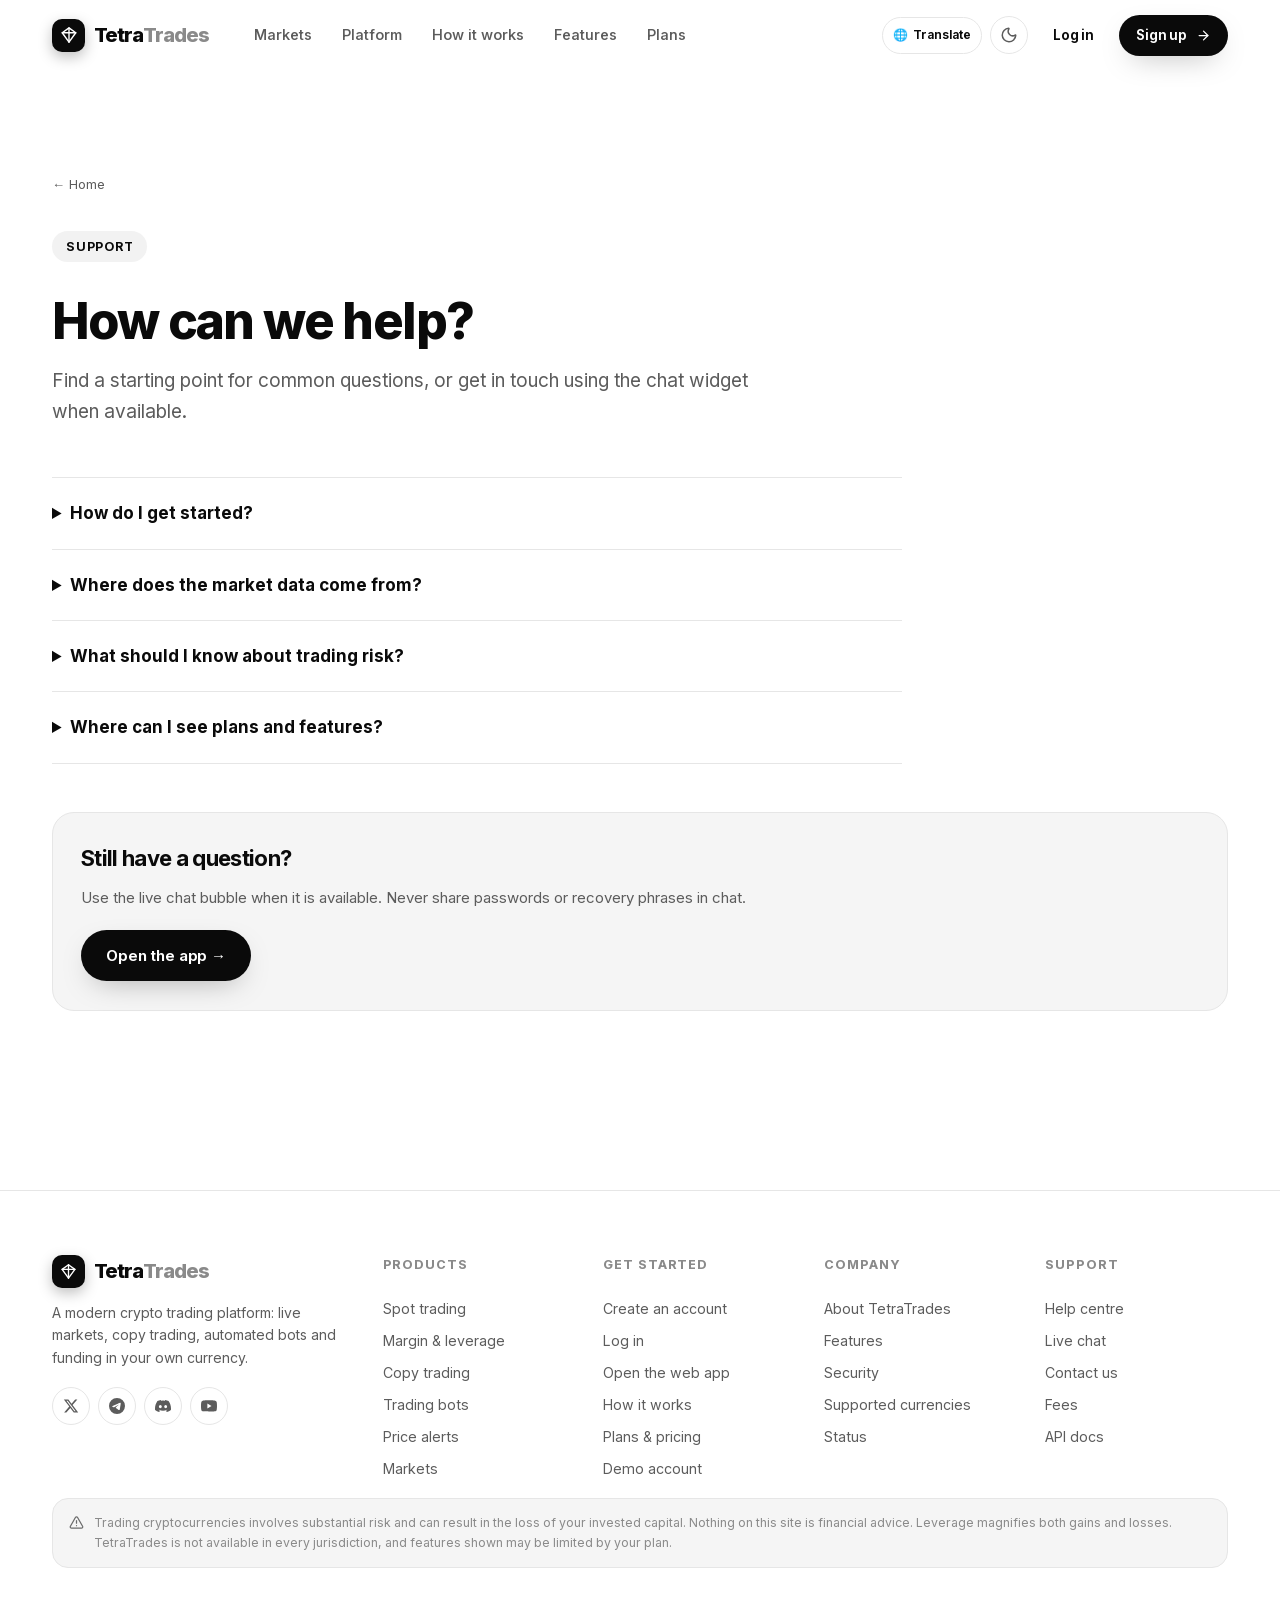
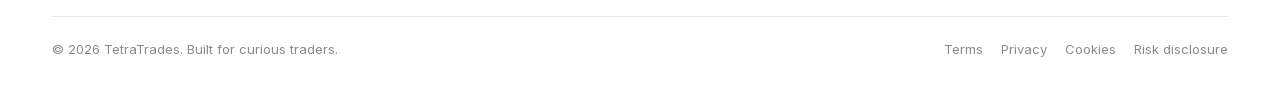
==== help.html @ 47202bd9 "IMporve" ====
<!doctype html>
<html lang="en">
<head>
  <meta charset="utf-8" />
  <meta name="viewport" content="width=device-width, initial-scale=1" />
  <title>Help centre — TetraTrades</title>
  <meta name="description" content="TetraTrades is a modern crypto trading platform with live market data, one-click copy trading, automated strategy bots and leveraged positions. Deposit and trade in your own currency. Get started free in minutes." />
  <meta name="keywords" content="TetraTrades, crypto trading platform, copy trading, trading bots, bitcoin trading, ethereum, leveraged trading, crypto exchange" />
  <meta name="robots" content="index, follow" />
  <meta property="og:type" content="website" />
  <meta property="og:site_name" content="TetraTrades" />
  <meta property="og:title" content="TetraTrades — One platform to trade, copy and automate" />
  <meta property="og:description" content="Live markets, copy trading, automated bots and multi-currency funding. Start free and trade in your own currency." />
  <meta name="twitter:card" content="summary_large_image" />
  <meta name="theme-color" media="(prefers-color-scheme: light)" content="#ffffff" />
  <meta name="theme-color" media="(prefers-color-scheme: dark)" content="#000000" />
  <link rel="icon" type="image/svg+xml" href="favicon.svg" />
  <link rel="stylesheet" href="styles.css" />
  <!-- Applied before first paint: marks JS availability and restores the saved
       theme so dark-mode visitors never see a white flash. Without JS the
       stylesheet's prefers-color-scheme fallback handles theming instead. -->
  <script>
    (function () {
      try {
        var k = "tetratrades_theme";
        var s = localStorage.getItem(k);
        var t = (s === "light" || s === "dark")
          ? s
          : (window.matchMedia && window.matchMedia("(prefers-color-scheme: dark)").matches ? "dark" : "light");
        document.documentElement.setAttribute("data-theme", t);
      } catch (e) { /* storage unavailable; CSS media fallback applies */ }
      document.documentElement.classList.add("js");
    })();
  </script>
  <script src="config.js" defer></script>
  <script src="site.js" defer></script>
  <script src="script.js" defer></script>
</head>
<body>
  <!-- Stroke + brand icon sprite. Referenced everywhere as
       <svg class="ic"><use href="#i-name"/></svg> so icons cost one definition. -->
  <svg class="sprite" aria-hidden="true" focusable="false" xmlns="http://www.w3.org/2000/svg">
    <symbol id="i-tetra" viewBox="0 0 24 24"><path d="M12 2.5 21 9l-9 12.5L3 9z"/><path d="M3 9h18"/><path d="M12 2.5v19"/></symbol>
    <symbol id="i-shield-check" viewBox="0 0 24 24"><path d="M20 13c0 5-3.5 7.5-7.66 8.95a1 1 0 0 1-.67-.01C7.5 20.5 4 18 4 13V6a1 1 0 0 1 1-1c2 0 4.5-1.2 6.24-2.72a1.17 1.17 0 0 1 1.52 0C14.51 3.81 17 5 19 5a1 1 0 0 1 1 1z"/><path d="m9 12 2 2 4-4"/></symbol>
    <symbol id="i-landmark" viewBox="0 0 24 24"><path d="M10 18v-7"/><path d="M11.119 2.205a2 2 0 0 1 1.762 0l7.84 3.846A.5.5 0 0 1 20.5 7h-17a.5.5 0 0 1-.22-.949z"/><path d="M14 18v-7"/><path d="M18 18v-7"/><path d="M3 22h18"/><path d="M6 18v-7"/></symbol>
    <symbol id="i-repeat" viewBox="0 0 24 24"><path d="m17 2 4 4-4 4"/><path d="M3 11v-1a4 4 0 0 1 4-4h14"/><path d="m7 22-4-4 4-4"/><path d="M21 13v1a4 4 0 0 1-4 4H3"/></symbol>
    <symbol id="i-sparkles" viewBox="0 0 24 24"><path d="M11.017 2.814a1 1 0 0 1 1.966 0l1.051 5.558a2 2 0 0 0 1.594 1.594l5.558 1.051a1 1 0 0 1 0 1.966l-5.558 1.051a2 2 0 0 0-1.594 1.594l-1.051 5.558a1 1 0 0 1-1.966 0l-1.051-5.558a2 2 0 0 0-1.594-1.594l-5.558-1.051a1 1 0 0 1 0-1.966l5.558-1.051a2 2 0 0 0 1.594-1.594z"/><path d="M20 2v4"/><path d="M22 4h-4"/><circle cx="4" cy="20" r="2"/></symbol>
    <symbol id="i-bot" viewBox="0 0 24 24"><path d="M12 8V4H8"/><rect width="16" height="12" x="4" y="8" rx="2"/><path d="M2 14h2"/><path d="M20 14h2"/><path d="M15 13v2"/><path d="M9 13v2"/></symbol>
    <symbol id="i-wallet" viewBox="0 0 24 24"><path d="M19 7V4a1 1 0 0 0-1-1H5a2 2 0 0 0 0 4h15a1 1 0 0 1 1 1v4h-3a2 2 0 0 0 0 4h3a1 1 0 0 0 1-1v-2a1 1 0 0 0-1-1"/><path d="M3 5v14a2 2 0 0 0 2 2h15a1 1 0 0 0 1-1v-4"/></symbol>
    <symbol id="i-circle-play" viewBox="0 0 24 24"><path d="M9 9.003a1 1 0 0 1 1.517-.859l4.997 2.997a1 1 0 0 1 0 1.718l-4.997 2.997A1 1 0 0 1 9 14.996z"/><circle cx="12" cy="12" r="10"/></symbol>
    <symbol id="i-arrow-right" viewBox="0 0 24 24"><path d="M5 12h14"/><path d="m12 5 7 7-7 7"/></symbol>
    <symbol id="i-sun" viewBox="0 0 24 24"><circle cx="12" cy="12" r="4"/><path d="M12 2v2"/><path d="M12 20v2"/><path d="m4.93 4.93 1.41 1.41"/><path d="m17.66 17.66 1.41 1.41"/><path d="M2 12h2"/><path d="M20 12h2"/><path d="m6.34 17.66-1.41 1.41"/><path d="m19.07 4.93-1.41 1.41"/></symbol>
    <symbol id="i-moon" viewBox="0 0 24 24"><path d="M20.985 12.486a9 9 0 1 1-9.473-9.472c.405-.022.617.46.402.803a6 6 0 0 0 8.268 8.268c.344-.215.825-.004.803.401"/></symbol>
    <symbol id="i-menu" viewBox="0 0 24 24"><path d="M4 5h16"/><path d="M4 12h16"/><path d="M4 19h16"/></symbol>
    <symbol id="i-x" viewBox="0 0 24 24"><path d="M18 6 6 18"/><path d="m6 6 12 12"/></symbol>
    <symbol id="i-refresh-cw" viewBox="0 0 24 24"><path d="M3 12a9 9 0 0 1 9-9 9.75 9.75 0 0 1 6.74 2.74L21 8"/><path d="M21 3v5h-5"/><path d="M21 12a9 9 0 0 1-9 9 9.75 9.75 0 0 1-6.74-2.74L3 16"/><path d="M8 16H3v5"/></symbol>
    <symbol id="i-trending-up" viewBox="0 0 24 24"><path d="M16 7h6v6"/><path d="m22 7-8.5 8.5-5-5L2 17"/></symbol>
    <symbol id="i-trending-down" viewBox="0 0 24 24"><path d="M16 17h6v-6"/><path d="m22 17-8.5-8.5-5 5L2 7"/></symbol>
    <symbol id="i-users" viewBox="0 0 24 24"><path d="M16 21v-2a4 4 0 0 0-4-4H6a4 4 0 0 0-4 4v2"/><path d="M16 3.128a4 4 0 0 1 0 7.744"/><path d="M22 21v-2a4 4 0 0 0-3-3.87"/><circle cx="9" cy="7" r="4"/></symbol>
    <symbol id="i-sliders-horizontal" viewBox="0 0 24 24"><path d="M10 5H3"/><path d="M12 19H3"/><path d="M14 3v4"/><path d="M16 17v4"/><path d="M21 12h-9"/><path d="M21 19h-5"/><path d="M21 5h-7"/><path d="M8 10v4"/><path d="M8 12H3"/></symbol>
    <symbol id="i-gauge" viewBox="0 0 24 24"><path d="m12 14 4-4"/><path d="M3.34 19a10 10 0 1 1 17.32 0"/></symbol>
    <symbol id="i-target" viewBox="0 0 24 24"><circle cx="12" cy="12" r="10"/><circle cx="12" cy="12" r="6"/><circle cx="12" cy="12" r="2"/></symbol>
    <symbol id="i-bell" viewBox="0 0 24 24"><path d="M10.268 21a2 2 0 0 0 3.464 0"/><path d="M3.262 15.326A1 1 0 0 0 4 17h16a1 1 0 0 0 .74-1.673C19.41 13.956 18 12.499 18 8A6 6 0 0 0 6 8c0 4.499-1.411 5.956-2.738 7.326"/></symbol>
    <symbol id="i-check" viewBox="0 0 24 24"><path d="M20 6 9 17l-5-5"/></symbol>
    <symbol id="i-minus" viewBox="0 0 24 24"><path d="M5 12h14"/></symbol>
    <symbol id="i-lock" viewBox="0 0 24 24"><rect width="18" height="11" x="3" y="11" rx="2" ry="2"/><path d="M7 11V7a5 5 0 0 1 10 0v4"/></symbol>
    <symbol id="i-radio" viewBox="0 0 24 24"><path d="M16.247 7.761a6 6 0 0 1 0 8.478"/><path d="M19.075 4.933a10 10 0 0 1 0 14.134"/><path d="M4.925 19.067a10 10 0 0 1 0-14.134"/><path d="M7.753 16.239a6 6 0 0 1 0-8.478"/><circle cx="12" cy="12" r="2"/></symbol>
    <symbol id="i-earth" viewBox="0 0 24 24"><path d="M21.54 15H17a2 2 0 0 0-2 2v4.54"/><path d="M7 3.34V5a3 3 0 0 0 3 3a2 2 0 0 1 2 2c0 1.1.9 2 2 2a2 2 0 0 0 2-2c0-1.1.9-2 2-2h3.17"/><path d="M11 21.95V18a2 2 0 0 0-2-2a2 2 0 0 1-2-2v-1a2 2 0 0 0-2-2H2.05"/><circle cx="12" cy="12" r="10"/></symbol>
    <symbol id="i-globe" viewBox="0 0 24 24"><circle cx="12" cy="12" r="10"/><path d="M12 2a14.5 14.5 0 0 0 0 20 14.5 14.5 0 0 0 0-20"/><path d="M2 12h20"/></symbol>
    <symbol id="i-triangle-alert" viewBox="0 0 24 24"><path d="m21.73 18-8-14a2 2 0 0 0-3.48 0l-8 14A2 2 0 0 0 4 21h16a2 2 0 0 0 1.73-3"/><path d="M12 9v4"/><path d="M12 17h.01"/></symbol>
    <symbol id="i-arrow-up-right" viewBox="0 0 24 24"><path d="M7 7h10v10"/><path d="M7 17 17 7"/></symbol>
    <symbol id="i-user-plus" viewBox="0 0 24 24"><path d="M16 21v-2a4 4 0 0 0-4-4H6a4 4 0 0 0-4 4v2"/><circle cx="9" cy="7" r="4"/><line x1="19" x2="19" y1="8" y2="14"/><line x1="22" x2="16" y1="11" y2="11"/></symbol>
    <symbol id="i-zap" viewBox="0 0 24 24"><path d="M15.914 4a1.5 1.5 0 00-2.474-1.561l-9 9A1.5 1.5 0 005.5 14h4.002a.5.5 0 01.471.666L8.086 20a1.5 1.5 0 002.475 1.56l9-9A1.5 1.5 0 0018.5 10h-3.997a.5.5 0 01-.472-.667z"/></symbol>
    <symbol id="s-x" viewBox="0 0 24 24"><path d="M18.244 2.25h3.308l-7.227 8.26 8.502 11.24H16.17l-5.214-6.817L4.99 21.75H1.68l7.73-8.835L1.254 2.25H8.08l4.713 6.231zm-1.161 17.52h1.833L7.084 4.126H5.117z"/></symbol>
    <symbol id="s-telegram" viewBox="0 0 24 24"><path d="M11.944 0A12 12 0 0 0 0 12a12 12 0 0 0 12 12 12 12 0 0 0 12-12A12 12 0 0 0 12 0zm4.962 7.224c.1-.002.321.023.465.14a.5.5 0 0 1 .171.325c.016.093.036.306.02.472-.18 1.898-.962 6.502-1.36 8.627-.168.9-.499 1.201-.82 1.23-.696.065-1.225-.46-1.9-.902-1.056-.693-1.653-1.124-2.678-1.8-1.185-.78-.417-1.21.258-1.91.177-.184 3.247-2.977 3.307-3.23.007-.032.014-.15-.056-.212s-.174-.041-.249-.024c-.106.024-1.793 1.14-5.061 3.345-.48.33-.913.49-1.302.48-.428-.008-1.252-.241-1.865-.44-.752-.245-1.349-.374-1.297-.789.027-.216.325-.437.893-.663 3.498-1.524 5.83-2.529 6.998-3.014 3.332-1.386 4.025-1.627 4.476-1.635z"/></symbol>
    <symbol id="s-discord" viewBox="0 0 24 24"><path d="M20.317 4.37a19.79 19.79 0 0 0-4.885-1.515.074.074 0 0 0-.079.037c-.21.375-.444.865-.608 1.25a18.27 18.27 0 0 0-5.487 0 12.64 12.64 0 0 0-.617-1.25.077.077 0 0 0-.079-.037A19.736 19.736 0 0 0 3.677 4.37a.07.07 0 0 0-.032.027C.533 9.046-.32 13.58.099 18.058a.082.082 0 0 0 .031.057 19.9 19.9 0 0 0 5.993 3.03.078.078 0 0 0 .084-.028c.462-.63.874-1.295 1.226-1.994a.076.076 0 0 0-.041-.106 13.107 13.107 0 0 1-1.872-.892.077.077 0 0 1-.008-.128 10.2 10.2 0 0 0 .372-.292.074.074 0 0 1 .077-.01c3.928 1.793 8.18 1.793 12.062 0a.074.074 0 0 1 .078.01c.12.098.246.198.373.292a.077.077 0 0 1-.006.127 12.299 12.299 0 0 1-1.873.892.077.077 0 0 0-.041.107c.36.698.772 1.362 1.225 1.993a.076.076 0 0 0 .084.028 19.839 19.839 0 0 0 6.002-3.03.077.077 0 0 0 .032-.054c.5-5.177-.838-9.674-3.549-13.66a.061.061 0 0 0-.031-.03M8.02 15.33c-1.183 0-2.157-1.085-2.157-2.419 0-1.333.956-2.419 2.157-2.419 1.21 0 2.176 1.096 2.157 2.42 0 1.333-.956 2.418-2.157 2.418m7.975 0c-1.183 0-2.157-1.085-2.157-2.419 0-1.333.955-2.419 2.157-2.419 1.21 0 2.176 1.096 2.157 2.42 0 1.333-.946 2.418-2.157 2.418"/></symbol>
    <symbol id="s-youtube" viewBox="0 0 24 24"><path d="M23.498 6.186a3.016 3.016 0 0 0-2.122-2.136C19.505 3.545 12 3.545 12 3.545s-7.505 0-9.377.505A3.017 3.017 0 0 0 .502 6.186C0 8.07 0 12 0 12s0 3.93.502 5.814a3.016 3.016 0 0 0 2.122 2.136c1.871.505 9.376.505 9.376.505s7.505 0 9.377-.505a3.015 3.015 0 0 0 2.122-2.136C24 15.93 24 12 24 12s0-3.93-.502-5.814M9.545 15.568V8.432L15.818 12z"/></symbol>
  </svg>

  <input type="checkbox" id="nav-toggle" class="nav-check" />

  <header class="nav" id="nav">
    <div class="shell nav-inner">
      <a href="index.html" class="brand" aria-label="TetraTrades — home">
        <span class="brand-tile" aria-hidden="true">
          <svg class="ic" width="18" height="18" style="stroke-width:1.9"><use href="#i-tetra"/></svg>
        </span>
        <span class="brand-name">Tetra<span>Trades</span></span>
      </a>

      <nav class="nav-links" aria-label="Primary">
        <a class="nav-link" href="index.html#markets">Markets</a>
        <a class="nav-link" href="index.html#platform">Platform</a>
        <a class="nav-link" href="index.html#how">How it works</a>
        <a class="nav-link" href="index.html#features">Features</a>
        <a class="nav-link" href="index.html#plans">Plans</a>
      </nav>

      <span class="nav-spacer"></span>

      <div class="nav-actions">
        <div class="translate-wrap"><button class="translate-toggle" type="button" aria-expanded="false" aria-controls="translate-panel">🌐 <span>Translate</span></button><div id="translate-panel" class="translate-panel" hidden><strong>Translate this page</strong><p>Machine translation by Google. Content may not be exact.</p><div id="google_translate_element"></div><p class="translate-status" role="status"></p></div></div>
        <button type="button" class="icon-round" id="theme-toggle" aria-label="Switch theme" title="Switch theme">
          <svg class="ic ic-sun" width="18" height="18"><use href="#i-sun"/></svg>
          <svg class="ic ic-moon" width="18" height="18"><use href="#i-moon"/></svg>
        </button>
        <a class="btn btn--quiet btn--sm" href="https://tetra-trades.vercel.app/">Log in</a>
        <a class="btn btn--primary btn--sm" href="https://tetra-trades.vercel.app/">
          Sign up <svg class="ic" width="15" height="15"><use href="#i-arrow-right"/></svg>
        </a>
        <label class="icon-round nav-burger" for="nav-toggle" title="Menu">
          <svg class="ic ic-open" width="19" height="19"><use href="#i-menu"/></svg>
          <svg class="ic ic-close" width="19" height="19"><use href="#i-x"/></svg>
        </label>
      </div>
    </div>
  </header>

  <div class="drawer" id="drawer">
    <a href="index.html#markets">Markets</a>
    <a href="index.html#platform">Platform</a>
    <a href="index.html#how">How it works</a>
    <a href="index.html#features">Features</a>
    <a href="index.html#plans">Plans</a>
    <a href="markets.html">Market overview</a>
    <a href="about.html">About</a>
    <a href="help.html">Help centre</a>
    <div class="drawer-cta">
      <a class="btn btn--ghost" href="https://tetra-trades.vercel.app/">Log in</a>
      <a class="btn btn--primary" href="https://tetra-trades.vercel.app/">
        Create free account <svg class="ic" width="16" height="16"><use href="#i-arrow-right"/></svg>
      </a>
    </div>
  </div>

  <main id="top">
<section class="page-hero"><div class="shell"><a class="page-back" href="index.html">← Home</a><span class="eyebrow">Support</span><h1 class="h-section">How can we help?</h1><p class="lede">Find a starting point for common questions, or get in touch using the chat widget when available.</p><div class="faq-list"><details><summary>How do I get started?</summary><p>Visit the TetraTrades web app to create an account or sign in. Review the available features and terms before trading.</p><a href="https://tetra-trades.vercel.app/">Open the app →</a></details><details><summary>Where does the market data come from?</summary><p>Market prices and charts on this site are provided by CoinGecko. Data can be delayed or temporarily unavailable; the market status indicates whether you are seeing live, cached or sample data.</p><a href="markets.html">View the markets →</a></details><details><summary>What should I know about trading risk?</summary><p>Cryptocurrency trading can result in the loss of your invested capital. Leverage magnifies gains and losses. This site is not financial advice.</p></details><details><summary>Where can I see plans and features?</summary><p>Explore the overview on our home page. Check the app for the latest availability, fees and conditions.</p><a href="index.html#plans">View plans →</a></details></div><div class="page-callout" id="contact"><h2>Still have a question?</h2><p>Use the live chat bubble when it is available. Never share passwords or recovery phrases in chat.</p><a class="btn btn--primary" href="https://tetra-trades.vercel.app/">Open the app →</a></div></div></section>
  </main>
  <!-- ================= FOOTER ================= -->
  <footer class="footer">
    <div class="shell">
      <div class="footer-grid">
        <div class="footer-brand">
          <a href="index.html" class="brand" aria-label="TetraTrades — home">
            <span class="brand-tile" aria-hidden="true"><svg class="ic" width="17" height="17" style="stroke-width:1.9"><use href="#i-tetra"/></svg></span>
            <span class="brand-name">Tetra<span>Trades</span></span>
          </a>
          <p>A modern crypto trading platform: live markets, copy trading, automated bots and funding in your own currency.</p>
          <div style="display:flex;gap:8px;margin-top:18px">
            <a class="icon-round" href="#" aria-label="X (Twitter)" title="X (Twitter)"><svg class="ic-fill" width="16" height="16"><use href="#s-x"/></svg></a>
            <a class="icon-round" href="#" aria-label="Telegram" title="Telegram"><svg class="ic-fill" width="16" height="16"><use href="#s-telegram"/></svg></a>
            <a class="icon-round" href="#" aria-label="Discord" title="Discord"><svg class="ic-fill" width="16" height="16"><use href="#s-discord"/></svg></a>
            <a class="icon-round" href="#" aria-label="YouTube" title="YouTube"><svg class="ic-fill" width="16" height="16"><use href="#s-youtube"/></svg></a>
          </div>
        </div>
        <div class="footer-col">
          <h4>Products</h4>
          <a href="index.html#platform">Spot trading</a><a href="index.html#platform">Margin &amp; leverage</a><a href="index.html#platform">Copy trading</a><a href="index.html#platform">Trading bots</a><a href="index.html#features">Price alerts</a><a href="markets.html">Markets</a>
        </div>
        <div class="footer-col">
          <h4>Get started</h4>
          <a href="https://tetra-trades.vercel.app/">Create an account</a><a href="https://tetra-trades.vercel.app/">Log in</a><a href="https://tetra-trades.vercel.app/">Open the web app</a><a href="index.html#how">How it works</a><a href="index.html#plans">Plans &amp; pricing</a><a href="https://tetra-trades.vercel.app/">Demo account</a>
        </div>
        <div class="footer-col">
          <h4>Company</h4>
          <a href="about.html">About TetraTrades</a><a href="index.html#features">Features</a><a href="index.html#features">Security</a><a href="index.html#features">Supported currencies</a><a href="index.html#markets">Status</a>
        </div>
        <div class="footer-col">
          <h4>Support</h4>
          <a href="help.html">Help centre</a><a href="help.html#contact" data-chat-link>Live chat</a><a href="help.html#contact">Contact us</a><a href="index.html#plans">Fees</a><a href="https://tetra-trades.vercel.app/">API docs</a>
        </div>
      </div>

      <div class="disclaimer">
        <svg class="ic" width="15" height="15" style="color:var(--amber)"><use href="#i-triangle-alert"/></svg>
        <span>Trading cryptocurrencies involves substantial risk and can result in the loss of your invested capital. Nothing on this site is financial advice. Leverage magnifies both gains and losses. TetraTrades is not available in every jurisdiction, and features shown may be limited by your plan.</span>
      </div>

      <div class="footer-bottom">
        <span>© 2026 TetraTrades. Built for curious traders.</span>
        <ul>
          <li><a href="https://tetra-trades.vercel.app/">Terms</a></li>
          <li><a href="https://tetra-trades.vercel.app/">Privacy</a></li>
          <li><a href="https://tetra-trades.vercel.app/">Cookies</a></li>
          <li><a href="https://tetra-trades.vercel.app/">Risk disclosure</a></li>
        </ul>
      </div>
    </div>
  </footer>
</body>
</html>
---- styles.css ----
/* Self-hosted Inter variable font (latin subset, weights 100-900), extracted
   from the Google Fonts build so the page makes zero third-party requests and
   keeps working offline. */
@font-face {
  font-family: "Inter";
  font-style: normal;
  font-weight: 100 900;
  font-display: swap;
  src: url("fonts/inter-latin.woff2") format("woff2");
  unicode-range: U+0000-00FF, U+0131, U+0152-0153, U+02BB-02BC, U+02C6, U+02DA,
    U+02DC, U+0304, U+0308, U+0329, U+2000-206F, U+20AC, U+2122, U+2191, U+2193,
    U+2212, U+2215, U+FEFF, U+FFFD;
}

/* ==========================================================================
   TetraTrades — landing page design system
   Two themes (light + dark) driven by `data-theme` on <html>, using the exact
   brand palette from the trading webapp so the hand-off feels continuous.
   ========================================================================== */

:root {
  /* ---- Brand palette (mirrors the webapp's :root) ---- */
  --blue: #0a0a0a;
  --blue-soft: #333333;
  --blue-wash: #f2f2f2;
  --ink: #0a0a0a;
  --muted: #5c5c5c;
  --faint: #8a8a8a;
  --bg: #ffffff;
  --surface: #ffffff;
  --surface-soft: #f5f5f5;
  --line: #e6e6e6;
  --line-strong: #cfcfcf;
  --green: #0e9f6e;
  --green-wash: #efefef;
  --red: #d6454f;
  --red-wash: #efefef;
  --amber: #6b6b6b;
  --amber-wash: #efefef;
  --purple: #767676;

  /* ---- Effects ---- */
  --shadow-sm: 0 1px 2px rgba(16, 24, 40, 0.05);
  --shadow-md: 0 6px 20px -6px rgba(16, 24, 40, 0.12);
  --shadow-lg: 0 24px 60px -20px rgba(16, 24, 40, 0.22);
  --shadow-brand: 0 10px 30px -12px rgba(0, 0, 0, 0.35);
  --glow: radial-gradient(60% 60% at 50% 40%, rgba(0, 0, 0, 0.07), transparent 70%);

  /* ---- Geometry ---- */
  --r-xs: 8px;
  --r-sm: 12px;
  --r-md: 16px;
  --r-lg: 22px;
  --r-xl: 30px;
  --r-pill: 999px;

  /* ---- Layout ---- */
  --maxw: 1240px;
  --nav-h: 72px;

  /* ---- Type ---- */
  --font: Inter, ui-sans-serif, -apple-system, BlinkMacSystemFont, "Segoe UI", Roboto, sans-serif;
  --font-mono: ui-monospace, SFMono-Regular, "SF Mono", Menlo, Consolas, monospace;

  color-scheme: light;
}

[data-theme="dark"] {
  --blue: #ffffff;
  --blue-soft: #d9d9d9;
  --blue-wash: #1c1c1c;
  --ink: #f5f5f5;
  --muted: #a3a3a3;
  --faint: #7a7a7a;
  --bg: #000000;
  --surface: #0d0d0d;
  --surface-soft: #161616;
  --line: #262626;
  --line-strong: #3a3a3a;
  --green: #4ade80;
  --green-wash: #1c1c1c;
  --red: #f87171;
  --red-wash: #1c1c1c;
  --amber: #9ca3af;
  --amber-wash: #1c1c1c;
  --purple: #9ca3af;

  --shadow-sm: 0 1px 2px rgba(0, 0, 0, 0.4);
  --shadow-md: 0 8px 24px -8px rgba(0, 0, 0, 0.6);
  --shadow-lg: 0 30px 70px -24px rgba(0, 0, 0, 0.75);
  --shadow-brand: 0 12px 34px -14px rgba(255, 255, 255, 0.22);
  --glow: radial-gradient(60% 60% at 50% 40%, rgba(255, 255, 255, 0.08), transparent 70%);

  color-scheme: dark;
}

/* No-JS fallback: follow the operating system's preference until script.js
   sets data-theme explicitly from localStorage. Kept in sync with the block
   above by hand -- both lists must match. */
@media (prefers-color-scheme: dark) {
  :root:not([data-theme="light"]) {
  --blue: #ffffff;
  --blue-soft: #d9d9d9;
  --blue-wash: #1c1c1c;
  --ink: #f5f5f5;
  --muted: #a3a3a3;
  --faint: #7a7a7a;
  --bg: #000000;
  --surface: #0d0d0d;
  --surface-soft: #161616;
  --line: #262626;
  --line-strong: #3a3a3a;
  --green: #4ade80;
  --green-wash: #1c1c1c;
  --red: #f87171;
  --red-wash: #1c1c1c;
  --amber: #9ca3af;
  --amber-wash: #1c1c1c;
  --purple: #9ca3af;

  --shadow-sm: 0 1px 2px rgba(0, 0, 0, 0.4);
  --shadow-md: 0 8px 24px -8px rgba(0, 0, 0, 0.6);
  --shadow-lg: 0 30px 70px -24px rgba(0, 0, 0, 0.75);
  --shadow-brand: 0 12px 34px -14px rgba(255, 255, 255, 0.22);
  --glow: radial-gradient(60% 60% at 50% 40%, rgba(255, 255, 255, 0.08), transparent 70%);

  color-scheme: dark;
  }
}

/* ==========================================================================
   Base
   ========================================================================== */

*,
*::before,
*::after { box-sizing: border-box; }

html {
  -webkit-text-size-adjust: 100%;
  scroll-behavior: smooth;
  scroll-padding-top: calc(var(--nav-h) + 16px);
}

body {
  margin: 0;
  font-family: var(--font);
  background: var(--bg);
  color: var(--ink);
  font-size: 16px;
  line-height: 1.55;
  -webkit-font-smoothing: antialiased;
  -moz-osx-font-smoothing: grayscale;
  text-rendering: optimizeLegibility;
  overflow-x: hidden;
  transition: background-color 0.28s ease, color 0.28s ease;
}

h1, h2, h3, h4, p, figure { margin: 0; }
a { color: inherit; text-decoration: none; }
button { font: inherit; color: inherit; }
img, svg { display: block; max-width: 100%; }
ul { margin: 0; padding: 0; list-style: none; }

::selection { background: var(--blue); color: var(--bg); }

:focus-visible {
  outline: 2px solid var(--blue);
  outline-offset: 3px;
  border-radius: 4px;
}

/* Thin, unobtrusive scrollbars for the horizontal rails */
.rail::-webkit-scrollbar { height: 6px; }
.rail::-webkit-scrollbar-track { background: transparent; }
.rail::-webkit-scrollbar-thumb { background: var(--line-strong); border-radius: 99px; }

/* ==========================================================================
   Layout primitives
   ========================================================================== */

.shell {
  width: 100%;
  max-width: var(--maxw);
  margin-inline: auto;
  padding-inline: clamp(18px, 4vw, 32px);
}

.section {
  position: relative;
  padding-block: clamp(56px, 7.5vw, 104px);
}

.section--tight { padding-block: clamp(44px, 5vw, 72px); }

.grid { display: grid; gap: clamp(16px, 2.2vw, 24px); }

.section-head {
  max-width: 720px;
  margin-bottom: clamp(32px, 4.5vw, 56px);
}

.section-head--center {
  margin-inline: auto;
  text-align: center;
}

.eyebrow {
  display: inline-flex;
  align-items: center;
  gap: 8px;
  padding: 6px 14px;
  border-radius: var(--r-pill);
  background: var(--blue-wash);
  color: var(--blue);
  font-size: 12.5px;
  font-weight: 700;
  letter-spacing: 0.06em;
  text-transform: uppercase;
  margin-bottom: 18px;
}

[data-theme="dark"] .eyebrow { color: var(--blue-soft); }

.h-display {
  font-size: clamp(40px, 6.6vw, 78px);
  line-height: 1.02;
  letter-spacing: -0.038em;
  font-weight: 800;
}

.h-section {
  font-size: clamp(30px, 4.2vw, 50px);
  line-height: 1.08;
  letter-spacing: -0.032em;
  font-weight: 800;
}

.h-card {
  font-size: 19px;
  line-height: 1.28;
  letter-spacing: -0.018em;
  font-weight: 700;
}

.lede {
  font-size: clamp(16.5px, 1.5vw, 19px);
  line-height: 1.62;
  color: var(--muted);
  margin-top: 18px;
}

.gradient-text {
  background: linear-gradient(100deg, var(--blue) 5%, var(--purple) 60%, var(--faint) 110%);
  -webkit-background-clip: text;
  background-clip: text;
  color: transparent;
}

/* ==========================================================================
   Buttons
   ========================================================================== */

.btn {
  display: inline-flex;
  align-items: center;
  justify-content: center;
  gap: 9px;
  padding: 13px 24px;
  border-radius: var(--r-pill);
  border: 1px solid transparent;
  font-size: 15px;
  font-weight: 650;
  letter-spacing: -0.01em;
  cursor: pointer;
  white-space: nowrap;
  transition: transform 0.16s ease, box-shadow 0.2s ease, background-color 0.2s ease,
    border-color 0.2s ease, color 0.2s ease;
  will-change: transform;
}

.btn:active { transform: translateY(1px) scale(0.99); }

.btn--primary {
  background: var(--blue);
  color: var(--bg);
  box-shadow: var(--shadow-brand);
}

.btn--primary:hover {
  background: var(--blue-soft);
  transform: translateY(-2px);
  box-shadow: 0 16px 40px -12px rgba(0, 0, 0, 0.4);
}

.btn--ghost {
  background: var(--surface);
  color: var(--ink);
  border-color: var(--line-strong);
  box-shadow: var(--shadow-sm);
}

.btn--ghost:hover {
  border-color: var(--blue);
  color: var(--blue);
  transform: translateY(-2px);
}

.btn--quiet {
  background: transparent;
  color: var(--ink);
  padding-inline: 14px;
}

.btn--quiet:hover { color: var(--blue); background: var(--blue-wash); }

.btn--lg { padding: 16px 32px; font-size: 16.5px; }
.btn--sm { padding: 9px 16px; font-size: 13.5px; }

.btn-row {
  display: flex;
  flex-wrap: wrap;
  gap: 12px;
  align-items: center;
}

/* ==========================================================================
   Cards / surfaces
   ========================================================================== */

.card {
  background: var(--surface);
  border: 1px solid var(--line);
  border-radius: var(--r-lg);
  box-shadow: var(--shadow-sm);
  transition: transform 0.24s ease, box-shadow 0.24s ease, border-color 0.24s ease;
}

.card--hover:hover {
  transform: translateY(-4px);
  box-shadow: var(--shadow-lg);
  border-color: var(--line-strong);
}

.card-pad { padding: clamp(20px, 2.4vw, 28px); }

.chip {
  display: inline-flex;
  align-items: center;
  gap: 6px;
  padding: 4px 10px;
  border-radius: var(--r-pill);
  font-size: 12px;
  font-weight: 700;
  background: var(--surface-soft);
  border: 1px solid var(--line);
  color: var(--muted);
}

.chip--up { background: var(--green-wash); color: var(--green); border-color: transparent; }
.chip--down { background: var(--red-wash); color: var(--red); border-color: transparent; }
.chip--brand { background: var(--blue-wash); color: var(--blue); border-color: transparent; }

.num {
  font-family: var(--font);
  font-variant-numeric: tabular-nums;
  font-feature-settings: "tnum" 1;
  letter-spacing: -0.02em;
}

/* ==========================================================================
   Scroll reveal
   ========================================================================== */

/*
 * Scroll reveal is progressive enhancement only. The bootstrap script in
 * app/layout.tsx adds `.js` to <html> the instant JS runs, so without
 * JavaScript (crawlers, readers, blocked scripts) content is simply visible
 * instead of being stuck at opacity 0.
 */
.js .reveal {
  opacity: 0;
  transform: translateY(22px);
  transition: opacity 0.7s cubic-bezier(0.16, 1, 0.3, 1),
    transform 0.7s cubic-bezier(0.16, 1, 0.3, 1);
  transition-delay: var(--reveal-delay, 0ms);
}

.js .reveal.is-in { opacity: 1; transform: none; }

@media (prefers-reduced-motion: reduce) {
  html { scroll-behavior: auto; }
  .js .reveal { opacity: 1; transform: none; transition: none; }
  *, *::before, *::after {
    animation-duration: 0.001ms !important;
    animation-iteration-count: 1 !important;
    transition-duration: 0.001ms !important;
  }
}

/* ==========================================================================
   Navigation
   ========================================================================== */

.nav {
  position: sticky;
  top: 0;
  z-index: 60;
  height: var(--nav-h);
  display: flex;
  align-items: center;
  background: color-mix(in srgb, var(--bg) 86%, transparent);
  backdrop-filter: saturate(180%) blur(16px);
  -webkit-backdrop-filter: saturate(180%) blur(16px);
  border-bottom: 1px solid transparent;
  transition: border-color 0.24s ease, background-color 0.24s ease;
}

/* Once scrolled, go fully opaque: content must never read through the bar,
   even in browsers without backdrop-filter support. */
.nav.is-stuck {
  border-bottom-color: var(--line);
  background: var(--bg);
  box-shadow: var(--shadow-sm);
}

/* Older Safari lacks color-mix; fall back to a solid bar. */
@supports not (color: color-mix(in srgb, red 50%, blue)) {
  .nav { background: var(--bg); }
}

.nav-inner {
  display: flex;
  align-items: center;
  gap: 20px;
  width: 100%;
}

.brand {
  display: inline-flex;
  align-items: center;
  gap: 9px;
  font-size: 20px;
  font-weight: 800;
  letter-spacing: -0.9px;
  flex-shrink: 0;
}

.brand-tile {
  width: 33px;
  height: 33px;
  border-radius: 10px;
  background: var(--blue);
  color: var(--bg);
  display: grid;
  place-items: center;
  box-shadow: 0 5px 14px rgba(0, 0, 0, 0.25);
  flex-shrink: 0;
}

[data-theme="dark"] .brand-tile { box-shadow: 0 5px 16px rgba(255, 255, 255, 0.18); }

/* monochrome two-tone: the second half of the wordmark sits one step back */
.brand-name span { color: var(--faint); }

.nav-links {
  display: flex;
  align-items: center;
  gap: 4px;
  margin-left: 12px;
}

.nav-link {
  padding: 8px 13px;
  border-radius: var(--r-pill);
  font-size: 14.5px;
  font-weight: 550;
  color: var(--muted);
  transition: color 0.18s ease, background-color 0.18s ease;
}

.nav-link:hover { color: var(--ink); background: var(--surface-soft); }

.nav-spacer { flex: 1; }

.nav-actions {
  display: flex;
  align-items: center;
  gap: 8px;
}

.icon-round {
  width: 38px;
  height: 38px;
  border-radius: 50%;
  display: grid;
  place-items: center;
  background: transparent;
  border: 1px solid var(--line);
  cursor: pointer;
  color: var(--muted);
  transition: color 0.18s ease, border-color 0.18s ease, background-color 0.18s ease;
}

.icon-round:hover { color: var(--ink); border-color: var(--line-strong); background: var(--surface); }

.nav-burger { display: none; }

/* Mobile drawer */
.drawer {
  position: fixed;
  inset: var(--nav-h) 0 auto 0;
  z-index: 55;
  background: var(--surface);
  border-bottom: 1px solid var(--line);
  box-shadow: var(--shadow-lg);
  padding: 16px clamp(18px, 4vw, 32px) 24px;
  display: none;
  flex-direction: column;
  gap: 4px;
  max-height: calc(100dvh - var(--nav-h));
  overflow-y: auto;
}

.drawer.is-open { display: flex; }

.drawer a,
.drawer button.drawer-link {
  display: flex;
  align-items: center;
  justify-content: space-between;
  padding: 13px 4px;
  font-size: 16px;
  font-weight: 600;
  border-bottom: 1px solid var(--line);
  background: none;
  border-inline: none;
  border-top: none;
  cursor: pointer;
  text-align: left;
  width: 100%;
}

.drawer-cta { margin-top: 14px; display: grid; gap: 10px; }

/* ==========================================================================
   Hero
   ========================================================================== */

.hero {
  position: relative;
  padding-block: clamp(48px, 7vw, 96px) clamp(40px, 5vw, 72px);
  overflow: hidden;
}

.hero-bg {
  position: absolute;
  inset: -20% -10% auto -10%;
  height: 720px;
  background: var(--glow);
  pointer-events: none;
  z-index: 0;
}

.hero-bg::after {
  content: "";
  position: absolute;
  inset: 0;
  background-image:
    linear-gradient(to right, var(--line) 1px, transparent 1px),
    linear-gradient(to bottom, var(--line) 1px, transparent 1px);
  background-size: 64px 64px;
  mask-image: radial-gradient(70% 55% at 50% 30%, #000 20%, transparent 78%);
  -webkit-mask-image: radial-gradient(70% 55% at 50% 30%, #000 20%, transparent 78%);
  opacity: 0.5;
}

.hero-inner {
  position: relative;
  z-index: 1;
  display: grid;
  grid-template-columns: minmax(0, 1.05fr) minmax(0, 0.95fr);
  gap: clamp(28px, 4vw, 56px);
  align-items: center;
}

.hero-copy { max-width: 640px; }

.hero-title { margin-bottom: 22px; }

.hero-title em {
  font-style: normal;
  position: relative;
  white-space: nowrap;
}

/* Verb strip: Deposit · Trade · Copy · Automate */
.verb-strip {
  display: flex;
  flex-wrap: wrap;
  align-items: center;
  gap: 10px 14px;
  margin: 26px 0 30px;
  padding: 14px 18px;
  border-radius: var(--r-md);
  background: var(--surface);
  border: 1px solid var(--line);
  box-shadow: var(--shadow-sm);
  font-size: 14.5px;
  font-weight: 600;
}

.verb-strip li {
  display: inline-flex;
  align-items: center;
  gap: 8px;
  color: var(--muted);
}

.verb-strip li svg { color: var(--blue); flex-shrink: 0; }
.verb-strip li + li::before {
  content: "";
  width: 4px;
  height: 4px;
  border-radius: 50%;
  background: var(--line-strong);
  margin-right: 6px;
}

.hero-proof {
  display: flex;
  flex-wrap: wrap;
  gap: 10px 26px;
  margin-top: 26px;
  padding-top: 24px;
  border-top: 1px solid var(--line);
}

.hero-proof div { display: flex; flex-direction: column; gap: 2px; }
.hero-proof strong { font-size: 19px; font-weight: 800; letter-spacing: -0.02em; }
.hero-proof span { font-size: 12.5px; color: var(--muted); font-weight: 550; }

/* Floating product mock in the hero */
.hero-visual { position: relative; }

.float-card {
  position: relative;
  border-radius: var(--r-xl);
  background: var(--surface);
  border: 1px solid var(--line);
  box-shadow: var(--shadow-lg);
  overflow: hidden;
}

.float-card::before {
  content: "";
  position: absolute;
  inset: 0 0 auto 0;
  height: 1px;
  background: linear-gradient(90deg, transparent, rgba(255, 255, 255, 0.65), transparent);
}

.pill-badge {
  position: absolute;
  z-index: 2;
  display: flex;
  align-items: center;
  gap: 9px;
  padding: 10px 15px;
  border-radius: var(--r-md);
  background: var(--surface);
  border: 1px solid var(--line);
  box-shadow: var(--shadow-md);
  font-size: 13px;
  font-weight: 700;
  animation: float 6s ease-in-out infinite;
}

.pill-badge small {
  display: block;
  font-size: 11px;
  font-weight: 600;
  color: var(--muted);
  letter-spacing: 0;
}

.pill-badge--tl { top: -46px; left: -14px; }
.pill-badge--br { bottom: -22px; right: -14px; animation-delay: -3s; }

@keyframes float {
  0%, 100% { transform: translateY(0); }
  50% { transform: translateY(-9px); }
}

/* ==========================================================================
   Market ticker (live prices)
   ========================================================================== */

.ticker-wrap {
  position: relative;
  border-block: 1px solid var(--line);
  background: var(--surface);
  padding-block: 18px;
}

.ticker-head {
  display: flex;
  align-items: center;
  justify-content: space-between;
  gap: 16px;
  margin-bottom: 14px;
}

.ticker-tabs { display: flex; gap: 4px; background: var(--surface-soft); padding: 4px; border-radius: var(--r-pill); }

.ticker-tab {
  white-space: nowrap;
  padding: 7px 16px;
  border-radius: var(--r-pill);
  border: none;
  background: transparent;
  font-size: 13.5px;
  font-weight: 650;
  color: var(--muted);
  cursor: pointer;
  transition: background-color 0.18s ease, color 0.18s ease;
}

.ticker-tab[aria-selected="true"] { background: var(--surface); color: var(--ink); box-shadow: var(--shadow-sm); }

.live-dot {
  display: inline-flex;
  align-items: center;
  gap: 7px;
  font-size: 12.5px;
  font-weight: 650;
  color: var(--muted);
}

.live-dot i {
  width: 7px;
  height: 7px;
  border-radius: 50%;
  background: var(--green);
  box-shadow: 0 0 0 0 var(--green);
  animation: pulse 2.4s ease-out infinite;
}

.live-dot[data-state="loading"] i { background: var(--amber); animation: none; }
.live-dot[data-state="offline"] i { background: var(--faint); animation: none; }

@keyframes pulse {
  0% { box-shadow: 0 0 0 0 color-mix(in srgb, var(--green) 55%, transparent); }
  70% { box-shadow: 0 0 0 9px transparent; }
  100% { box-shadow: 0 0 0 0 transparent; }
}

.rail {
  display: flex;
  gap: 12px;
  overflow-x: auto;
  scroll-snap-type: x proximity;
  padding-bottom: 4px;
  scrollbar-width: thin;
}

.coin-card {
  scroll-snap-align: start;
  flex: 0 0 auto;
  width: 218px;
  padding: 14px 16px;
  border-radius: var(--r-md);
  background: var(--surface-soft);
  border: 1px solid var(--line);
  transition: border-color 0.2s ease, transform 0.2s ease, background-color 0.2s ease;
}

.coin-card:hover { border-color: var(--line-strong); transform: translateY(-2px); background: var(--surface); }

.coin-top { display: flex; align-items: center; gap: 9px; margin-bottom: 10px; }

.coin-icon {
  width: 28px;
  height: 28px;
  border-radius: 50%;
  display: grid;
  place-items: center;
  font-size: 11px;
  font-weight: 800;
  background: var(--ink);
  color: var(--bg);
  flex-shrink: 0;
  letter-spacing: -0.02em;
}

.coin-sym { display: block; font-size: 14px; font-weight: 700; letter-spacing: -0.01em; }
.coin-name { display: block; font-size: 11.5px; color: var(--faint); font-weight: 550; }

.coin-price { font-size: 19px; font-weight: 750; letter-spacing: -0.025em; }

.coin-meta { display: flex; align-items: center; justify-content: space-between; gap: 8px; margin-top: 3px; }
.coin-change { font-size: 12.5px; font-weight: 700; }
.coin-change.up { color: var(--green); }
.coin-change.down { color: var(--red); }

.spark { width: 62px; height: 22px; overflow: visible; }
.spark path { fill: none; stroke-width: 1.6; stroke-linecap: round; stroke-linejoin: round; }

/* ==========================================================================
   Stats counters
   ========================================================================== */

.stats {
  display: grid;
  grid-template-columns: repeat(4, minmax(0, 1fr));
  gap: 1px;
  background: var(--line);
  border: 1px solid var(--line);
  border-radius: var(--r-lg);
  overflow: hidden;
}

.stat {
  background: var(--surface);
  padding: clamp(22px, 3vw, 34px) clamp(18px, 2.4vw, 28px);
  display: flex;
  flex-direction: column;
  gap: 6px;
}

.stat-value {
  font-size: clamp(30px, 3.6vw, 44px);
  font-weight: 800;
  letter-spacing: -0.04em;
  line-height: 1;
}

.stat-label { font-size: 13.5px; color: var(--muted); font-weight: 550; }

/* ==========================================================================
   Product showcase (tabs)
   ========================================================================== */

.showcase-tabs {
  display: flex;
  flex-wrap: wrap;
  gap: 8px;
  margin-bottom: clamp(24px, 3vw, 36px);
}

.showcase-tab {
  display: inline-flex;
  align-items: center;
  gap: 9px;
  padding: 12px 20px;
  border-radius: var(--r-pill);
  border: 1px solid var(--line);
  background: var(--surface);
  font-size: 14.5px;
  font-weight: 650;
  color: var(--muted);
  cursor: pointer;
  transition: all 0.2s ease;
}

.showcase-tab:hover { border-color: var(--line-strong); color: var(--ink); }

.showcase-tab[aria-selected="true"] {
  background: var(--blue);
  border-color: var(--blue);
  color: var(--bg);
  box-shadow: var(--shadow-brand);
}

.showcase-panel {
  display: grid;
  grid-template-columns: minmax(0, 0.85fr) minmax(0, 1.15fr);
  gap: clamp(24px, 3.6vw, 52px);
  align-items: center;
}

.panel-points { display: grid; gap: 14px; margin-top: 24px; }

.panel-point {
  display: flex;
  gap: 12px;
  align-items: flex-start;
  padding: 14px 16px;
  border-radius: var(--r-md);
  background: var(--surface);
  border: 1px solid var(--line);
}

.panel-point-ico {
  width: 34px;
  height: 34px;
  border-radius: 10px;
  display: grid;
  place-items: center;
  background: var(--blue-wash);
  color: var(--blue);
  flex-shrink: 0;
}

.panel-point p { font-size: 13.8px; color: var(--muted); margin-top: 3px; line-height: 1.5; }
.panel-point strong { font-size: 14.8px; font-weight: 700; letter-spacing: -0.01em; }

/* ==========================================================================
   Mock app UI (pure CSS/SVG, no screenshots)
   ========================================================================== */

.mock {
  border-radius: var(--r-xl);
  background: var(--surface);
  border: 1px solid var(--line);
  box-shadow: var(--shadow-lg);
  overflow: hidden;
}

.mock-bar {
  display: flex;
  align-items: center;
  gap: 7px;
  padding: 12px 16px;
  border-bottom: 1px solid var(--line);
  background: var(--surface-soft);
}

.mock-dot { width: 9px; height: 9px; border-radius: 50%; background: var(--line-strong); }
.mock-dot:nth-child(1),
.mock-dot:nth-child(2),
.mock-dot:nth-child(3) { background: var(--line-strong); }
.mock-title { margin-left: 8px; font-size: 12.5px; font-weight: 650; color: var(--muted); }

.mock-body { padding: clamp(16px, 2vw, 22px); display: grid; gap: 14px; }

.mock-row {
  display: flex;
  align-items: center;
  justify-content: space-between;
  gap: 12px;
  padding: 11px 13px;
  border-radius: var(--r-sm);
  background: var(--surface-soft);
  border: 1px solid var(--line);
}

.mock-id { display: flex; align-items: center; gap: 10px; min-width: 0; }
.mock-id strong { font-size: 13.8px; font-weight: 700; letter-spacing: -0.01em; }
.mock-id small { display: block; font-size: 11.5px; color: var(--faint); font-weight: 550; }

.mock-num { text-align: right; font-size: 13.5px; font-weight: 700; }
.mock-num small { display: block; font-size: 11.5px; font-weight: 600; }

.mock-avatar {
  width: 32px;
  height: 32px;
  border-radius: 50%;
  display: grid;
  place-items: center;
  background: var(--ink);
  color: var(--bg);
  font-size: 12px;
  font-weight: 800;
  flex-shrink: 0;
}

.mock-metric-grid { display: grid; grid-template-columns: repeat(3, minmax(0, 1fr)); gap: 10px; }

.mock-metric {
  padding: 12px;
  border-radius: var(--r-sm);
  background: var(--surface-soft);
  border: 1px solid var(--line);
}

.mock-metric span { display: block; font-size: 11px; color: var(--faint); font-weight: 600; text-transform: uppercase; letter-spacing: 0.05em; }
.mock-metric strong { font-size: 17px; font-weight: 800; letter-spacing: -0.025em; }

.bar-track { height: 6px; border-radius: 99px; background: var(--line); overflow: hidden; margin-top: 8px; }
.bar-fill { height: 100%; border-radius: 99px; background: linear-gradient(90deg, var(--blue), var(--purple)); transition: width 1s cubic-bezier(0.16, 1, 0.3, 1); }
.bar-fill--green { background: linear-gradient(90deg, var(--green), #14c79a); }

.mock-chart { width: 100%; height: 118px; }
.mock-chart .area { opacity: 0.16; }
.mock-chart .line { fill: none; stroke: var(--blue); stroke-width: 2; stroke-linecap: round; stroke-linejoin: round; }

.up { color: var(--green); }
.down { color: var(--red); }

/* ==========================================================================
   How it works
   ========================================================================== */

.steps { display: grid; grid-template-columns: repeat(3, minmax(0, 1fr)); gap: clamp(16px, 2.2vw, 24px); }

.step { position: relative; padding: clamp(22px, 2.6vw, 30px); }

.step-n {
  font-size: 13px;
  font-weight: 800;
  color: var(--blue);
  letter-spacing: 0.08em;
  margin-bottom: 14px;
  display: inline-flex;
  align-items: center;
  gap: 8px;
}

.step-n::after {
  content: "";
  width: 26px;
  height: 1.5px;
  background: var(--line-strong);
}

.step p { color: var(--muted); font-size: 14.5px; margin-top: 9px; line-height: 1.58; }

/* ==========================================================================
   Feature grid
   ========================================================================== */

.feat-grid { display: grid; grid-template-columns: repeat(3, minmax(0, 1fr)); gap: clamp(16px, 2.2vw, 22px); }

.feat { padding: clamp(20px, 2.4vw, 26px); display: flex; flex-direction: column; gap: 12px; }

.feat-ico {
  width: 42px;
  height: 42px;
  border-radius: 13px;
  display: grid;
  place-items: center;
  background: var(--blue-wash);
  color: var(--blue);
}

.feat p { color: var(--muted); font-size: 14.2px; line-height: 1.58; }

/* ==========================================================================
   Plans / pricing
   ========================================================================== */

.plans { display: grid; grid-template-columns: repeat(3, minmax(0, 1fr)); gap: clamp(16px, 2.2vw, 22px); align-items: start; }

.plan { padding: clamp(22px, 2.6vw, 30px); display: flex; flex-direction: column; gap: 18px; position: relative; }

.plan--featured {
  border-color: var(--blue);
  box-shadow: var(--shadow-brand);
}

.plan-flag {
  position: absolute;
  top: -12px;
  left: 50%;
  transform: translateX(-50%);
  padding: 5px 14px;
  border-radius: var(--r-pill);
  background: var(--blue);
  color: var(--bg);
  font-size: 11.5px;
  font-weight: 750;
  letter-spacing: 0.04em;
  text-transform: uppercase;
  white-space: nowrap;
}

.plan-name { font-size: 15px; font-weight: 700; color: var(--muted); letter-spacing: 0.02em; }

.plan-price { display: flex; align-items: baseline; gap: 6px; }
.plan-price strong { font-size: clamp(34px, 4vw, 46px); font-weight: 800; letter-spacing: -0.04em; line-height: 1; }
.plan-price span { font-size: 14px; color: var(--muted); font-weight: 600; }

.plan-list { display: grid; gap: 11px; }

.plan-list li { display: flex; gap: 10px; align-items: flex-start; font-size: 14.2px; color: var(--muted); line-height: 1.45; }
.plan-list li svg { color: var(--green); flex-shrink: 0; margin-top: 2px; }
.plan-list li.off { opacity: 0.5; }
.plan-list li.off svg { color: var(--faint); }

/* ==========================================================================
   CTA band + app download
   ========================================================================== */

.cta-band {
  position: relative;
  border-radius: var(--r-xl);
  padding: clamp(34px, 5vw, 64px);
  background: var(--blue);
  color: var(--bg);
  overflow: hidden;
  text-align: center;
  box-shadow: var(--shadow-brand);
}

.cta-band::before {
  content: "";
  position: absolute;
  inset: 0;
  background:
    radial-gradient(50% 70% at 15% 20%, rgba(128, 128, 128, 0.28), transparent 60%),
    radial-gradient(45% 60% at 85% 80%, rgba(128, 128, 128, 0.34), transparent 60%);
  pointer-events: none;
}

.cta-band > * { position: relative; z-index: 1; }
.cta-band h2 { font-size: clamp(28px, 4vw, 46px); letter-spacing: -0.035em; line-height: 1.08; font-weight: 800; }
.cta-band p { margin-top: 14px; font-size: clamp(15px, 1.4vw, 18px); opacity: 0.9; max-width: 560px; margin-inline: auto; }

.cta-band .btn--primary { background: var(--bg); color: var(--blue); box-shadow: 0 12px 30px -10px rgba(0, 0, 0, 0.35); }
.cta-band .btn--primary:hover { background: var(--surface-soft); }
.cta-band .btn--ghost { background: transparent; border-color: color-mix(in srgb, currentColor 45%, transparent); color: inherit; box-shadow: none; }
.cta-band .btn--ghost:hover { background: color-mix(in srgb, currentColor 12%, transparent); border-color: currentColor; color: inherit; }
.cta-band .btn-row { justify-content: center; margin-top: 28px; }

.download-grid {
  display: grid;
  grid-template-columns: minmax(0, 1fr) auto;
  gap: clamp(28px, 4vw, 56px);
  align-items: center;
}

.qr-card {
  padding: 20px;
  border-radius: var(--r-lg);
  background: var(--surface);
  border: 1px solid var(--line);
  box-shadow: var(--shadow-md);
  text-align: center;
  display: grid;
  gap: 12px;
  justify-items: center;
}

.qr-box {
  width: 152px;
  height: 152px;
  border-radius: var(--r-md);
  background: #fff;
  padding: 10px;
  border: 1px solid var(--line);
}

.store-badges { display: flex; flex-wrap: wrap; gap: 10px; margin-top: 20px; }

.store-badge {
  display: inline-flex;
  align-items: center;
  gap: 10px;
  padding: 10px 18px;
  border-radius: var(--r-sm);
  background: var(--ink);
  color: var(--bg);
  font-size: 13px;
  font-weight: 650;
  transition: transform 0.18s ease, opacity 0.18s ease;
}

.store-badge small { display: block; font-size: 10px; font-weight: 550; opacity: 0.72; letter-spacing: 0.02em; }
.store-badge:hover { transform: translateY(-2px); opacity: 0.92; }

.rating { display: inline-flex; align-items: center; gap: 8px; font-size: 14px; font-weight: 650; }
.rating svg { color: var(--amber); }

/* ==========================================================================
   Footer
   ========================================================================== */

.footer {
  border-top: 1px solid var(--line);
  background: var(--surface);
  padding-block: clamp(44px, 5vw, 68px) 28px;
  margin-top: clamp(48px, 6vw, 88px);
}

.footer-grid {
  display: grid;
  grid-template-columns: minmax(0, 1.6fr) repeat(4, minmax(0, 1fr));
  gap: clamp(24px, 3vw, 40px);
}

.footer-brand p { color: var(--muted); font-size: 14px; margin-top: 14px; max-width: 300px; line-height: 1.6; }

.footer h4 {
  font-size: 12.5px;
  font-weight: 750;
  letter-spacing: 0.07em;
  text-transform: uppercase;
  color: var(--faint);
  margin-bottom: 14px;
}

.footer-col { display: grid; gap: 10px; align-content: start; }

.footer-col a {
  font-size: 14.2px;
  color: var(--muted);
  transition: color 0.16s ease;
  width: fit-content;
}

.footer-col a:hover { color: var(--blue); }

.footer-bottom {
  display: flex;
  flex-wrap: wrap;
  gap: 12px 24px;
  align-items: center;
  justify-content: space-between;
  margin-top: clamp(32px, 4vw, 48px);
  padding-top: 22px;
  border-top: 1px solid var(--line);
  font-size: 13px;
  color: var(--faint);
}

.footer-bottom ul { display: flex; flex-wrap: wrap; gap: 18px; }
.footer-bottom a:hover { color: var(--blue); }

.disclaimer {
  margin-top: 18px;
  padding: 14px 16px;
  border-radius: var(--r-md);
  background: var(--surface-soft);
  border: 1px solid var(--line);
  font-size: 12.3px;
  line-height: 1.6;
  color: var(--faint);
  display: flex;
  gap: 10px;
  align-items: flex-start;
}

.disclaimer svg { flex-shrink: 0; margin-top: 2px; color: var(--amber); }

/* ==========================================================================
   Responsive
   ========================================================================== */

@media (max-width: 1080px) {
  .hero-inner { grid-template-columns: minmax(0, 1fr); }
  .hero-copy { max-width: none; }
  .hero-visual { max-width: 560px; }
  .showcase-panel { grid-template-columns: minmax(0, 1fr); }
  .feat-grid { grid-template-columns: repeat(2, minmax(0, 1fr)); }
  .footer-grid { grid-template-columns: minmax(0, 1fr) repeat(2, minmax(0, 1fr)); }
  .footer-brand { grid-column: 1 / -1; }
}

@media (max-width: 900px) {
  .nav-links { display: none; }
  .nav-burger { display: grid; }
  .nav-actions .btn--quiet { display: none; }
  .plans { grid-template-columns: minmax(0, 1fr); max-width: 460px; margin-inline: auto; }
  .steps { grid-template-columns: minmax(0, 1fr); }
  .stats { grid-template-columns: repeat(2, minmax(0, 1fr)); }
  .download-grid { grid-template-columns: minmax(0, 1fr); }
  .qr-card { justify-self: start; }
}

@media (max-width: 640px) {
  :root { --nav-h: 64px; }
  .feat-grid { grid-template-columns: minmax(0, 1fr); }
  .footer-grid { grid-template-columns: minmax(0, 1fr) minmax(0, 1fr); }
  .ticker-head { flex-wrap: wrap; gap: 10px 14px; }
  /* decorative floating badges would collide with the proof row on phones */
  .pill-badge { display: none; }
  .mock-metric-grid { grid-template-columns: repeat(2, minmax(0, 1fr)); }
  .hero-proof { gap: 10px 20px; }
  .verb-strip { font-size: 13.5px; padding: 12px 14px; }
  .btn-row .btn { flex: 1 1 auto; }
}

@media (max-width: 420px) {
  .stats { grid-template-columns: minmax(0, 1fr); }
  .footer-grid { grid-template-columns: minmax(0, 1fr); }
}

/* ==========================================================================
   Micro-interactions
   ========================================================================== */

/* Rotating refresh icon (used by the ticker's manual refresh button) */
.spin { animation: spin 0.9s linear infinite; }

@keyframes spin {
  to { transform: rotate(360deg); }
}

/* Replays whenever the showcase panel remounts on a tab change */
.panel-enter { animation: panel-in 0.45s cubic-bezier(0.16, 1, 0.3, 1) both; }

@keyframes panel-in {
  from { opacity: 0; transform: translateY(14px); }
  to { opacity: 1; transform: none; }
}

@media (prefers-reduced-motion: reduce) {
  .panel-enter { animation: none; }
  .spin { animation: none; }
}

/* ==========================================================================
   Plain-HTML interactivity (no framework)
   ========================================================================== */

/* The mobile drawer is driven by a hidden checkbox so it works with JavaScript
   disabled; script.js only adds niceties (Escape to close, scroll lock). */
.nav-check {
  position: absolute;
  width: 1px;
  height: 1px;
  opacity: 0;
  pointer-events: none;
}

#nav-toggle:checked ~ .drawer { display: flex; }

/* Showcase panels all render stacked without JS so no content is hidden;
   script.js switches to tab mode by adding .js to <html>. */
.js .showcase-panel:not(.is-active) { display: none; }

/* Ticker status pill states */
.live-dot[data-state="loading"] i { background: var(--amber); animation: none; }
.live-dot[data-state="sample"] i { background: var(--faint); animation: none; }

/* ==========================================================================
   Icon system
   ========================================================================== */

/* Stroke icons reference the inline <symbol> sprite at the top of index.html.
   Sizing comes from width/height attributes on each <svg>, so the same symbol
   can appear at 12px in a chip and 20px in a feature card. */
.ic {
  stroke: currentColor;
  fill: none;
  stroke-width: 2;
  stroke-linecap: round;
  stroke-linejoin: round;
  vertical-align: -0.14em;
  flex-shrink: 0;
}

/* Brand glyphs are solid shapes rather than strokes. */
.ic-fill {
  fill: currentColor;
  stroke: none;
  vertical-align: -0.14em;
  flex-shrink: 0;
}

.sprite { position: absolute; width: 0; height: 0; overflow: hidden; }

/* Theme button shows the icon for the mode you'd switch TO. */
[data-theme="dark"] .ic-moon { display: none; }
:root:not([data-theme="dark"]) .ic-sun { display: none; }

/* Burger swaps to a close glyph while the drawer is open (pure CSS). */
.nav-burger .ic-close { display: none; }
#nav-toggle:checked ~ .nav .nav-burger .ic-open { display: none; }
#nav-toggle:checked ~ .nav .nav-burger .ic-close { display: block; }

.nowrap { white-space: nowrap; }

/* Global market statistics strip (live from CoinGecko /global) */
.global-strip {
  display: flex;
  flex-wrap: wrap;
  gap: 8px 24px;
  align-items: center;
  margin: 0 0 14px;
  padding: 10px 14px;
  border-radius: var(--r-sm);
  background: var(--surface-soft);
  border: 1px solid var(--line);
  font-size: 12.5px;
  font-weight: 550;
  color: var(--muted);
}

.global-strip span { display: inline-flex; align-items: center; gap: 6px; }
.global-strip strong { color: var(--ink); font-weight: 700; margin-left: 2px; }

@media (max-width: 480px) {
  /* keep the topbar on one line on phones — Sign up lives in the drawer menu */
  .nav-actions .btn { display: none; }
}

/* Shared translation control and informational pages */
.translate-wrap { position: relative; }
.translate-toggle { display:flex; align-items:center; gap:5px; padding:8px 10px; border:1px solid var(--line); border-radius:var(--r-pill); background:var(--surface); color:var(--ink); cursor:pointer; font:inherit; font-size:12px; font-weight:650; }
.translate-panel { position:absolute; right:0; top:calc(100% + 12px); width:min(290px, 85vw); z-index:100; padding:18px; border:1px solid var(--line); border-radius:var(--r-md); background:var(--surface); color:var(--ink); box-shadow:var(--shadow-lg); }
.translate-panel[hidden] { display:none; }
.translate-panel strong { font-size:14px; }
.translate-panel p { color:var(--muted); font-size:12px; line-height:1.5; margin:6px 0 12px; }
.translate-panel select { max-width:100%; padding:8px; border-radius:8px; color:var(--ink); background:var(--surface); border:1px solid var(--line-strong); }
.translate-status:empty { display:none; }
.coin-icon { position:relative; overflow:hidden; }
.coin-icon img { position:absolute; inset:0; width:100%; height:100%; object-fit:cover; background:var(--surface); }
.market-chart-card { margin-top:20px; padding:clamp(20px,3vw,32px); border:1px solid var(--line); border-radius:var(--r-lg); background:var(--surface); }
.market-chart-header { display:flex; justify-content:space-between; align-items:flex-start; gap:20px; flex-wrap:wrap; }
.market-chart-header h3 { margin:4px 0; font-size:22px; letter-spacing:-.03em; }
.market-chart-header p, .chart-note { font-size:13px; color:var(--muted); margin:4px 0; }
.market-chart-header label { display:grid; gap:6px; font-size:12px; color:var(--muted); font-weight:650; }
.market-chart-header select { font:inherit; min-width:135px; padding:10px; color:var(--ink); background:var(--surface-soft); border:1px solid var(--line); border-radius:var(--r-xs); }
.market-chart-summary { display:flex; align-items:baseline; gap:12px; margin-top:22px; }
.market-chart-summary strong { font-size:26px; letter-spacing:-.03em; }
.market-chart-summary span { font-size:13px; font-weight:700; }
.market-chart-svg { display:block; width:100%; height:160px; margin-top:16px; overflow:visible; }
.market-chart-line { fill:none; stroke:var(--ink); stroke-width:2; vector-effect:non-scaling-stroke; stroke-linejoin:round; }
.market-chart-area { fill:var(--ink); opacity:.06; }
.chart-footer { display:flex; justify-content:space-between; gap:8px; color:var(--faint); font-size:11px; margin:10px 0 18px; }
.chart-footer span:nth-child(2) { text-align:center; }
.page-hero { padding:clamp(48px,8vw,110px) 0; }
.page-hero .h-section { max-width:850px; margin:14px 0; }
.page-hero .lede { max-width:700px; }
.page-back { display:block; color:var(--muted); font-size:13px; margin-bottom:36px; }
.page-grid { display:grid; grid-template-columns:repeat(3,1fr); gap:16px; margin-top:56px; }
.page-card, .page-callout { padding:28px; border:1px solid var(--line); border-radius:var(--r-lg); background:var(--surface-soft); }
.page-card h2, .page-callout h2 { font-size:22px; margin:20px 0 10px; letter-spacing:-.03em; }
.page-card p, .page-callout p, .faq-list p { color:var(--muted); line-height:1.7; font-size:15px; }
.page-card a, .faq-list a { display:inline-block; font-size:14px; font-weight:700; margin-top:18px; }
.page-number { font-size:11px; color:var(--faint); font-weight:750; letter-spacing:.08em; }
.page-callout { margin-top:48px; }
.page-callout h2 { margin-top:0; }
.page-callout .btn { margin-top:20px; }
.faq-list { max-width:850px; margin-top:50px; border-top:1px solid var(--line); }
.faq-list details { padding:22px 0; border-bottom:1px solid var(--line); }
.faq-list summary { cursor:pointer; font-weight:700; font-size:17px; }
.faq-list p { margin-top:15px; }
@media(max-width:700px) { .page-grid { grid-template-columns:1fr; } .market-chart-svg { height:120px; } }
@media(max-width:480px) { .translate-toggle span { display:none; } .translate-toggle { width:38px; height:38px; justify-content:center; } }
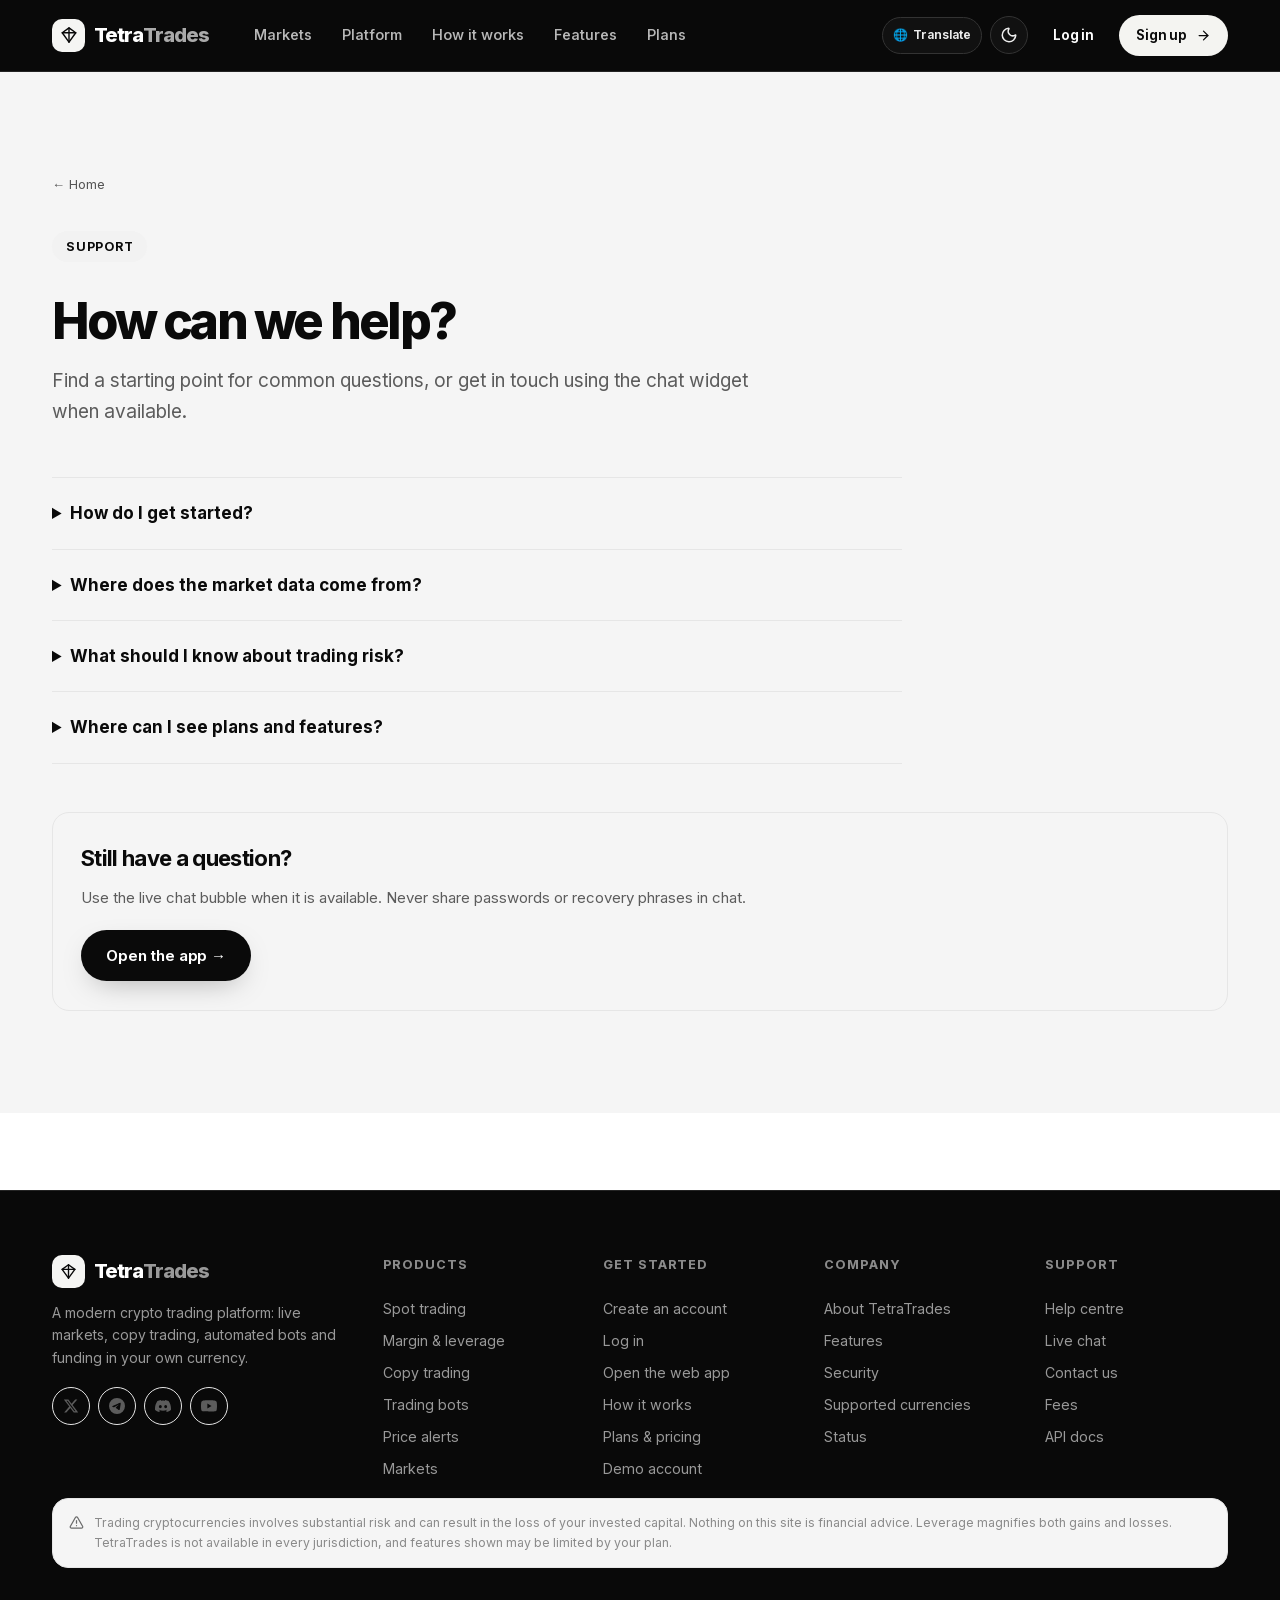
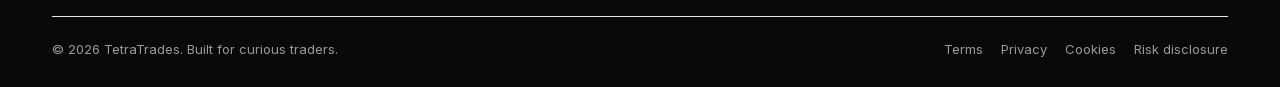
==== commit 0f85500f: "Page updated" ====
--- a/help.html
+++ b/help.html
@@ -3,7 +3,7 @@
 <head>
   <meta charset="utf-8" />
   <meta name="viewport" content="width=device-width, initial-scale=1" />
-  <title>Help centre — TetraTrades</title>
+  <title>Help_centre — TetraTrades</title>
   <meta name="description" content="TetraTrades is a modern crypto trading platform with live market data, one-click copy trading, automated strategy bots and leveraged positions. Deposit and trade in your own currency. Get started free in minutes." />
   <meta name="keywords" content="TetraTrades, crypto trading platform, copy trading, trading bots, bitcoin trading, ethereum, leveraged trading, crypto exchange" />
   <meta name="robots" content="index, follow" />
--- a/styles.css
+++ b/styles.css
@@ -1430,3 +1430,130 @@
 .faq-list p { margin-top:15px; }
 @media(max-width:700px) { .page-grid { grid-template-columns:1fr; } .market-chart-svg { height:120px; } }
 @media(max-width:480px) { .translate-toggle span { display:none; } .translate-toggle { width:38px; height:38px; justify-content:center; } }
+
+/* Meridian-inspired landing composition, expressed in TetraTrades monochrome. */
+.nav { color:#fff; background:#090909; border-bottom-color:#242424; }
+.nav.is-stuck { color:#fff; background:#090909; border-bottom-color:#242424; }
+.brand-tile { color:#090909; background:#f5f5f3; box-shadow:none; }
+.brand-name span { color:#aaa; }
+.nav-link { color:#b7b7b7; }
+.nav-link:hover { color:#fff; background:#1b1b1b; }
+.nav .icon-round,.nav .translate-toggle { color:#ededed; background:#111; border-color:#333; }
+.nav .icon-round:hover,.nav .translate-toggle:hover { background:#202020; border-color:#555; }
+.nav .btn--quiet { color:#fff; }
+.nav .btn--primary { color:#090909; background:#f4f4f1; box-shadow:none; }
+.nav .btn--primary:hover { color:#000; background:#fff; box-shadow:none; }
+.drawer { color:#fff; background:#0b0b0b; border-color:#292929; }
+.drawer a,.drawer button.drawer-link { border-color:#292929; }
+.drawer .btn--ghost { color:#fff; border-color:#444; }
+.drawer .btn--primary { color:#090909; background:#f4f4f1; }
+
+.hero--meridian {
+  --blue:#f5f5f3; --blue-soft:#dededb; --blue-wash:#202020;
+  --ink:#f5f5f3; --muted:#aaa; --faint:#777;
+  --bg:#090909; --surface:#111; --surface-soft:#171717;
+  --line:#292929; --line-strong:#414141;
+  --green:#e0e0dc; --green-wash:#222; --red:#a5a5a5; --red-wash:#222;
+  --amber:#b8b8b5; --amber-wash:#222; --purple:#aaa;
+  --shadow-sm:0 2px 8px rgba(0,0,0,.14);
+  --shadow-md:0 18px 48px -26px rgba(0,0,0,.52);
+  --shadow-lg:0 28px 76px -34px rgba(0,0,0,.68);
+  --shadow-brand:0 12px 30px -16px rgba(255,255,255,.2);
+  --glow:radial-gradient(60% 70% at 68% 38%,rgba(255,255,255,.09),transparent 74%);
+  padding:clamp(54px,7vw,92px) 0 0;
+  overflow:hidden;
+  color:#f5f5f3;
+  background:#090909;
+}
+.hero--meridian .hero-bg { inset:0; height:100%; opacity:.9; }
+.hero--meridian .hero-bg::after { background-size:72px 72px; opacity:.18; mask-image:radial-gradient(75% 70% at 70% 40%,#000 10%,transparent 78%); -webkit-mask-image:radial-gradient(75% 70% at 70% 40%,#000 10%,transparent 78%); }
+.hero--meridian .hero-inner { grid-template-columns:minmax(0,1.02fr) minmax(0,.98fr); gap:clamp(34px,6vw,84px); align-items:center; padding-bottom:clamp(45px,6vw,76px); }
+.hero--meridian .hero-copy { max-width:630px; }
+.hero--meridian .eyebrow { width:fit-content; color:#dededb; padding:8px 12px; border:1px solid #343434; border-radius:999px; background:#111; font-size:11px; letter-spacing:.08em; }
+.hero--meridian .hero-title { margin:22px 0 20px; max-width:660px; font-size:clamp(48px,6.4vw,78px); line-height:.99; letter-spacing:-.075em; }
+.hero--meridian .hero-title em { color:#aaa; background:none; -webkit-text-fill-color:initial; }
+.hero--meridian .lede { max-width:530px; color:#aaa; font-size:clamp(15px,1.45vw,18px); line-height:1.72; }
+.hero--meridian .btn-row { margin-top:30px; gap:12px; }
+.hero--meridian .btn--primary { color:#090909; background:#f5f5f3; box-shadow:none; }
+.hero--meridian .btn--primary:hover { background:#fff; }
+.hero--meridian .btn--ghost { color:#f2f2ef; border-color:#454545; background:transparent; }
+.hero--meridian .btn--ghost:hover { color:#fff; border-color:#777; background:#161616; }
+.hero--meridian .hero-visual { width:100%; max-width:560px; justify-self:end; }
+.hero--meridian .float-card { padding:8px; border-color:#333; border-radius:27px; background:#141414; box-shadow:0 36px 90px -44px #000; transform:rotate(1deg); }
+.hero--meridian .mock { --blue:#111; --blue-wash:#f2f2f2; --ink:#111; --muted:#5c5c5c; --faint:#888; --bg:#fff; --surface:#fff; --surface-soft:#f5f5f5; --line:#e6e6e6; --line-strong:#cfcfcf; --green:#168b68; --red:#d6454f; --purple:#777; color:#111; border-color:#e3e3e3; border-radius:19px; box-shadow:0 18px 40px -24px rgba(0,0,0,.42); }
+.hero--meridian .mock-bar { background:#f5f5f5; }
+.hero--meridian .pill-badge { color:#111; border-color:#ddd; border-radius:14px; box-shadow:0 18px 44px -24px #000; }
+.hero--meridian .pill-badge small { color:#555!important; }
+.hero-proof { display:grid; grid-template-columns:repeat(4,minmax(0,1fr)); gap:0; margin-top:0; padding:22px 0 26px; border-top:1px solid #282828; }
+.hero-proof div { gap:5px; padding:0 20px; border-right:1px solid #292929; }
+.hero-proof div:first-child { padding-left:0; }
+.hero-proof div:last-child { border-right:0; }
+.hero-proof strong { color:#eee; font-size:14px; font-weight:680; letter-spacing:-.01em; }
+.hero-proof span { color:#868686; font-size:11px; }
+
+.ticker-wrap { border-block-color:var(--line); background:var(--surface); }
+.ticker-head { align-items:center; }
+.coin-card { border-radius:14px; box-shadow:none; }
+.coin-card:hover { box-shadow:var(--shadow-sm); }
+.intro-strip { padding-block:34px!important; background:var(--surface-soft); }
+.intro-strip-inner { display:grid; grid-template-columns:.7fr 2fr auto; align-items:center; gap:24px; }
+.intro-strip-inner .eyebrow { color:#666; }
+.intro-strip-inner p { max-width:650px; color:var(--ink); font-size:clamp(15px,1.5vw,19px); font-weight:550; line-height:1.55; }
+.intro-strip-inner .text-link { display:inline-flex; align-items:center; gap:8px; white-space:nowrap; color:var(--ink); font-size:13px; font-weight:700; }
+.section#platform,.section#features { background:var(--bg); }
+.section#how,.section#plans { background:var(--surface-soft); }
+.section-head { margin-bottom:28px; }
+.h-section { max-width:760px; letter-spacing:-.055em; }
+.showcase-tabs { gap:8px; padding:6px; border:1px solid #e2e2e2; border-radius:13px; background:#f4f4f4; }
+.showcase-tab { border-radius:9px; }
+.showcase-tab.is-active { color:#fff; background:#111; box-shadow:none; }
+.showcase-panel { border-color:#e2e2e2; border-radius:18px; box-shadow:0 14px 36px -26px rgba(0,0,0,.22); }
+.panel-point-ico,.feat-ico { color:#111; background:#f0f0ee; border-radius:12px; }
+.step,.feat,.plan { border-color:#e3e3e3; border-radius:17px; box-shadow:none; }
+.step:hover,.feat:hover,.plan:hover { border-color:#aaa; box-shadow:0 14px 30px -23px rgba(0,0,0,.28); }
+.plan--featured { border-color:#222; box-shadow:0 16px 38px -28px rgba(0,0,0,.4); }
+.plan-flag { color:#111; background:#e6e6e3; }
+.cta-band { border:1px solid #333; border-radius:22px; background:#101010; box-shadow:none; }
+.cta-band .btn--primary { color:#111; background:#f5f5f3; }
+.cta-band .btn--ghost { color:#eee; }
+.footer { color:#fff; border-top-color:#242424; background:#090909; }
+.footer .brand-tile { color:#090909; background:#f5f5f3; }
+.footer .brand-name span { color:#999; }
+.footer-brand p,.footer-col a,.footer-bottom { color:#999; }
+.footer-col a:hover,.footer-bottom a:hover { color:#fff; }
+.page-hero { background:var(--surface-soft); }
+.page-hero .page-back { color:#555; }
+.page-card,.page-callout,.market-chart-card { border-color:var(--line); border-radius:17px; box-shadow:none; }
+.page-card { background:var(--surface); }
+.page-callout { background:var(--surface-soft); }
+.page-card:hover { border-color:var(--line-strong); box-shadow:var(--shadow-md); }
+
+@media(max-width:900px) {
+  .hero--meridian .hero-inner { grid-template-columns:1fr; gap:38px; }
+  .hero--meridian .hero-copy { max-width:700px; }
+  .hero--meridian .hero-visual { justify-self:center; max-width:620px; }
+  .intro-strip-inner { grid-template-columns:1fr auto; gap:12px 22px; }
+  .intro-strip-inner .eyebrow { grid-column:1/-1; }
+}
+@media(max-width:640px) {
+  .hero--meridian { padding-top:42px; }
+  .hero--meridian .hero-inner { padding-bottom:40px; }
+  .hero--meridian .hero-title { font-size:clamp(46px,12vw,64px); }
+  .hero--meridian .hero-visual { width:calc(100% - 12px); }
+  .hero--meridian .float-card { transform:none; padding:5px; border-radius:21px; }
+  .hero-proof { grid-template-columns:repeat(2,minmax(0,1fr)); row-gap:18px; padding-block:18px 22px; }
+  .hero-proof div { padding:0 10px; border-right:0; }
+  .hero-proof div:nth-child(odd) { padding-left:0; border-right:1px solid #292929; }
+  .intro-strip-inner { grid-template-columns:1fr; gap:10px; }
+  .intro-strip-inner .eyebrow { grid-column:auto; }
+  .intro-strip-inner .text-link { margin-top:5px; }
+  .section#how,.section#plans { background:var(--surface-soft); }
+}
+@media(max-width:420px) {
+  .hero--meridian .btn-row { flex-direction:column; }
+  .hero--meridian .btn-row .btn { width:100%; justify-content:center; }
+  .hero--meridian .hero-title { font-size:46px; }
+  .hero-proof strong { font-size:12px; }
+  .hero-proof span { font-size:10px; }
+}
+
